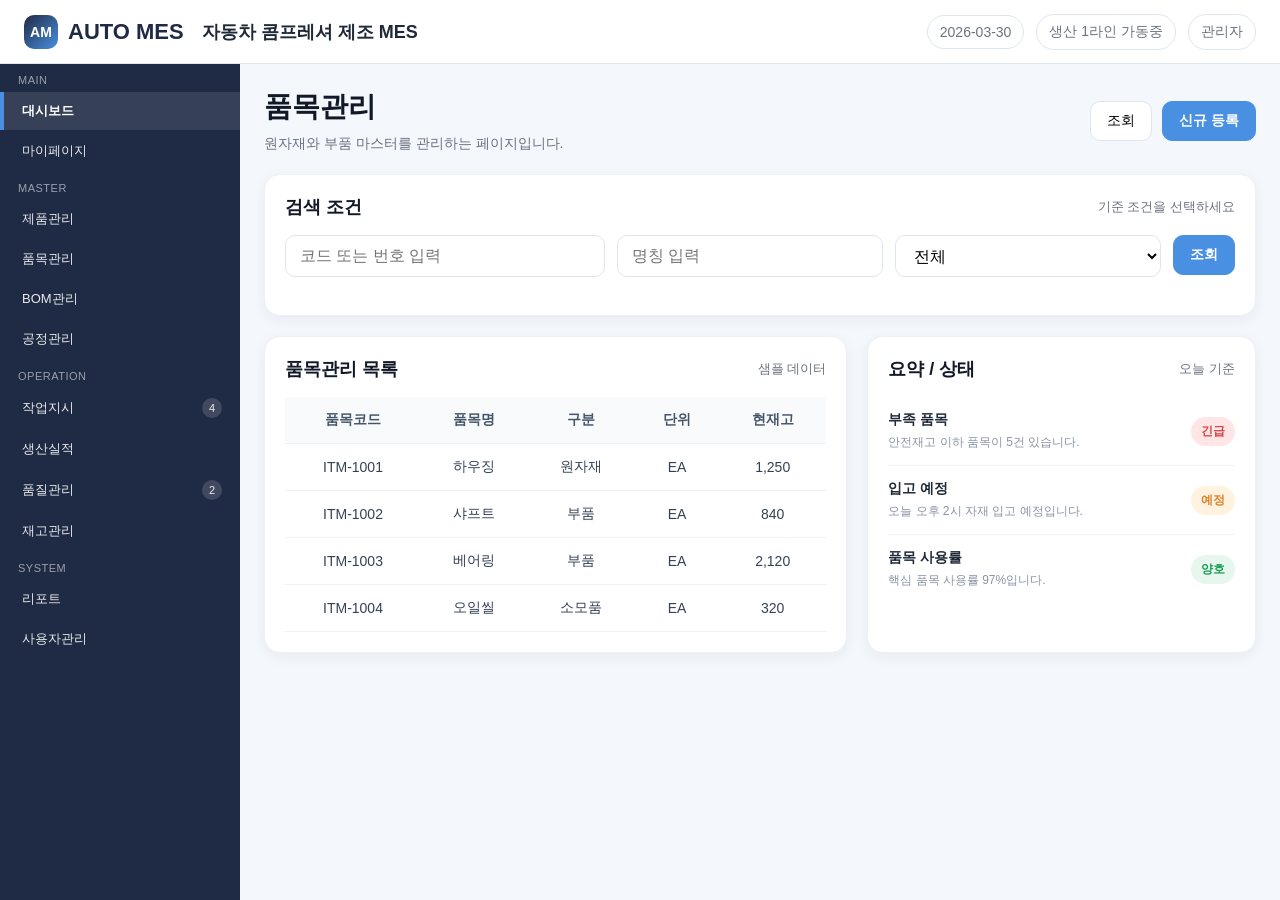
==== workspace_html/html/item.html @ d5f78509 "기본 html" ====
<!DOCTYPE html>
<html lang="ko">

<head>
    <meta charset="UTF-8" />
    <meta name="viewport" content="width=device-width, initial-scale=1.0" />
    <title>AUTO MES | 품목관리</title>
    <script src="../js/common.js" defer></script>
    <link rel="stylesheet" href="../css/common.css" />
    <link rel="stylesheet" href="../css/page.css" />
</head>

<body>
    <header class="header">
        <div class="header-left"><a href="./index.html" class="logo"><span class="logo-mark">AM</span><span>AUTO
                    MES</span></a>
            <div class="header-title">자동차 콤프레셔 제조 MES</div>
        </div>
        <div class="header-right">
            <div class="header-chip">2026-03-30</div>
            <div class="header-chip">생산 1라인 가동중</div>
            <div class="header-chip">관리자</div>
        </div>
        <button type="button" class="menu-toggle" id="menuToggle">☰</button>
    </header>
    <div class="layout">
        <aside class="snb" id="snb">
            <div class="snb-section">
                <div class="snb-title">MAIN</div>
                <ul class="snb-menu">
                    <li class="active"><a href="./index.html">대시보드</a></li>
                    <li><a href="./mypage.html">마이페이지</a></li>
                </ul>
            </div>

            <div class="snb-section">
                <div class="snb-title">MASTER</div>
                <ul class="snb-menu">
                    <li><a href="./product.html">제품관리</a></li>
                    <li><a href="./item.html">품목관리</a></li>
                    <li><a href="./bom.html">BOM관리</a></li>
                    <li><a href="./process.html">공정관리</a></li>
                </ul>
            </div>

            <div class="snb-section">
                <div class="snb-title">OPERATION</div>
                <ul class="snb-menu">
                    <li><a href="./workorder.html">작업지시 <span class="menu-badge">4</span></a></li>
                    <li><a href="./production.html">생산실적</a></li>
                    <li><a href="./quality.html">품질관리 <span class="menu-badge">2</span></a></li>
                    <li><a href="./stock.html">재고관리</a></li>
                </ul>
            </div>

            <div class="snb-section">
                <div class="snb-title">SYSTEM</div>
                <ul class="snb-menu">
                    <li><a href="./report.html">리포트</a></li>
                    <li><a href="./user.html">사용자관리</a></li>
                </ul>
            </div>
        </aside>

        <div class="snb-overlay" id="snbOverlay"></div>
        <main class="content">
            <div class="page-head">
                <div class="page-head-left">
                    <h1>품목관리</h1>
                    <p>원자재와 부품 마스터를 관리하는 페이지입니다.</p>
                </div>
                <div class="page-actions"><button class="btn" type="button">조회</button><button class="btn primary"
                        type="button">신규 등록</button></div>
            </div>
            <section class="card" style="margin-bottom:20px">
                <div class="section-title">
                    <h2>검색 조건</h2><span>기준 조건을 선택하세요</span>
                </div>
                <div class="search-row"><input class="input" type="text" placeholder="코드 또는 번호 입력" /><input
                        class="input" type="text" placeholder="명칭 입력" /><select class="select">
                        <option>전체</option>
                        <option>사용</option>
                        <option>미사용</option>
                    </select><button class="btn primary" type="button">조회</button></div>
            </section>
            <section class="panel-grid">
                <div class="card">
                    <div class="section-title">
                        <h2>품목관리 목록</h2><span>샘플 데이터</span>
                    </div>
                    <div class="table-wrap">
                        <table>
                            <thead>
                                <tr>
                                    <th>품목코드</th>
                                    <th>품목명</th>
                                    <th>구분</th>
                                    <th>단위</th>
                                    <th>현재고</th>
                                </tr>
                            </thead>
                            <tbody>
                                <tr>
                                    <td>ITM-1001</td>
                                    <td>하우징</td>
                                    <td>원자재</td>
                                    <td>EA</td>
                                    <td>1,250</td>
                                </tr>
                                <tr>
                                    <td>ITM-1002</td>
                                    <td>샤프트</td>
                                    <td>부품</td>
                                    <td>EA</td>
                                    <td>840</td>
                                </tr>
                                <tr>
                                    <td>ITM-1003</td>
                                    <td>베어링</td>
                                    <td>부품</td>
                                    <td>EA</td>
                                    <td>2,120</td>
                                </tr>
                                <tr>
                                    <td>ITM-1004</td>
                                    <td>오일씰</td>
                                    <td>소모품</td>
                                    <td>EA</td>
                                    <td>320</td>
                                </tr>
                            </tbody>
                        </table>
                    </div>
                </div>
                <div class="card">
                    <div class="section-title">
                        <h2>요약 / 상태</h2><span>오늘 기준</span>
                    </div>
                    <ul class="summary-list">
                        <li>
                            <div><strong>부족 품목</strong>
                                <p>안전재고 이하 품목이 5건 있습니다.</p>
                            </div><span class="badge danger">긴급</span>
                        </li>
                        <li>
                            <div><strong>입고 예정</strong>
                                <p>오늘 오후 2시 자재 입고 예정입니다.</p>
                            </div><span class="badge warn">예정</span>
                        </li>
                        <li>
                            <div><strong>품목 사용률</strong>
                                <p>핵심 품목 사용률 97%입니다.</p>
                            </div><span class="badge ok">양호</span>
                        </li>
                    </ul>
                </div>
            </section>
        </main>
    </div>
</body>

</html>
---- workspace_html/css/common.css ----
* {
  margin: 0;
  padding: 0;
  box-sizing: border-box;
}

:root {
  --header-h: 64px;
  --snb-w: 240px;
  --primary: #1f2a44;
  --primary-2: #2d3b5f;
  --point: #4a90e2;
  --bg: #f4f7fb;
  --card: #ffffff;
  --line: #dfe5ee;
  --text: #1f2937;
  --sub: #6b7280;
  --green: #1f9d55;
  --orange: #d9822b;
  --red: #d64545;
  --shadow: 0 4px 14px rgba(31, 42, 68, 0.06);
  --radius: 16px;
}

html,
body {
  height: 100%;
}

body {
  font-family: "Malgun Gothic", "맑은 고딕", sans-serif;
  background: var(--bg);
  color: var(--text);
  overflow: hidden;
}

a {
  text-decoration: none;
  color: inherit;
}

ul,
li {
  list-style: none;
}

button,
input,
select,
textarea {
  font: inherit;
}

button {
  cursor: pointer;
  border: 0;
  background: none;
}

table {
  width: 100%;
  border-collapse: collapse;
}

th,
td {
  padding: 14px 12px;
  border-bottom: 1px solid #eef2f7;
  text-align: center;
  font-size: 14px;
  white-space: nowrap;
}

th {
  background: #f8fafc;
  color: #475569;
  font-weight: 700;
}

td {
  color: #334155;
}

/* ===== Header ===== */
.header {
  position: fixed;
  top: 0;
  left: 0;
  right: 0;
  height: var(--header-h);
  background: #fff;
  border-bottom: 1px solid var(--line);
  display: flex;
  align-items: center;
  justify-content: space-between;
  padding: 0 24px;
  z-index: 1000;
}

.header-left {
  display: flex;
  align-items: center;
  gap: 18px;
  min-width: 0;
}

.logo {
  display: flex;
  align-items: center;
  gap: 10px;
  font-size: 22px;
  font-weight: 700;
  color: var(--primary);
  white-space: nowrap;
  flex-shrink: 0;
}

.logo-mark {
  width: 34px;
  height: 34px;
  border-radius: 10px;
  background: linear-gradient(135deg, var(--primary), var(--point));
  display: flex;
  align-items: center;
  justify-content: center;
  color: #fff;
  font-size: 14px;
  font-weight: 700;
}

.header-title {
  font-size: 18px;
  font-weight: 700;
  color: #1f2937;
  white-space: nowrap;
  overflow: hidden;
  text-overflow: ellipsis;
}

.header-right {
  display: flex;
  align-items: center;
  gap: 12px;
  color: var(--sub);
  font-size: 14px;
  flex-wrap: wrap;
  justify-content: flex-end;
}

.header-chip {
  padding: 8px 12px;
  border: 1px solid var(--line);
  border-radius: 999px;
  background: #fff;
  white-space: nowrap;
}

/* ===== Layout ===== */
.layout {
  display: flex;
  min-height: 100vh;
  padding-top: var(--header-h);
}

.snb {
  position: fixed;
  top: var(--header-h);
  left: 0;
  width: var(--snb-w);
  height: calc(100vh - var(--header-h));
  background: var(--primary);
  color: #fff;
  overflow: hidden;
  padding: 10px 0;
}

.content {
  flex: 1;
  margin-left: var(--snb-w);
  height: calc(100vh - var(--header-h));
  overflow-y: auto;
  padding: 24px;
  min-width: 0;
}

/* ===== Hamburger ===== */
.menu-toggle {
  display: none;
  width: 40px;
  height: 40px;
  border: 1px solid var(--line);
  border-radius: 10px;
  background: #fff;
  color: var(--primary);
  font-size: 22px;
  font-weight: 700;
  flex-shrink: 0;
  align-items: center;
  justify-content: center;
}

.snb-overlay {
  display: none;
}

/* ===== SNB ===== */
.snb-section {
  margin-bottom: 12px;
}

.snb-title {
  font-size: 11px;
  color: rgba(255, 255, 255, 0.55);
  padding: 0 18px;
  margin-bottom: 6px;
  letter-spacing: 0.5px;
}

.snb-menu {
  display: grid;
  gap: 2px;
}

.snb-menu li a {
  display: flex;
  align-items: center;
  justify-content: space-between;
  gap: 10px;
  padding: 10px 18px;
  font-size: 13px;
  color: rgba(255, 255, 255, 0.9);
  border-left: 4px solid transparent;
  transition: 0.2s;
}

.snb-menu li a:hover {
  background: rgba(255, 255, 255, 0.08);
}

.snb-menu li.active a {
  background: rgba(255, 255, 255, 0.1);
  border-left-color: var(--point);
  color: #fff;
  font-weight: 700;
}

.menu-badge {
  min-width: 20px;
  height: 20px;
  padding: 0 6px;
  border-radius: 999px;
  background: rgba(255, 255, 255, 0.15);
  display: inline-flex;
  align-items: center;
  justify-content: center;
  font-size: 11px;
  flex-shrink: 0;
}

/* ===== Page ===== */
.page-head {
  display: flex;
  align-items: center;
  justify-content: space-between;
  margin-bottom: 20px;
  gap: 16px;
  flex-wrap: wrap;
}

.page-head-left h1 {
  font-size: 28px;
  margin-bottom: 6px;
  color: #111827;
}

.page-head-left p {
  font-size: 14px;
  color: var(--sub);
  line-height: 1.6;
}

.page-actions {
  display: flex;
  gap: 10px;
  flex-wrap: wrap;
}

/* ===== Button ===== */
.btn {
  height: 40px;
  padding: 0 16px;
  border: 1px solid var(--line);
  border-radius: 10px;
  background: #fff;
  font-size: 14px;
  white-space: nowrap;
}

.btn.primary {
  background: var(--point);
  border-color: var(--point);
  color: #fff;
  font-weight: 700;
}

/* ===== Card ===== */
.card {
  background: var(--card);
  border: 1px solid #edf1f6;
  border-radius: var(--radius);
  padding: 20px;
  box-shadow: var(--shadow);
  min-width: 0;
}

.card-label {
  font-size: 13px;
  color: var(--sub);
  margin-bottom: 10px;
}

.card-value {
  font-size: 30px;
  font-weight: 800;
  color: var(--primary);
  margin-bottom: 8px;
}

.card-meta {
  font-size: 13px;
  color: #8a94a6;
  line-height: 1.5;
}

.section-title {
  display: flex;
  justify-content: space-between;
  align-items: center;
  margin-bottom: 16px;
  gap: 12px;
  flex-wrap: wrap;
}

.section-title h2 {
  font-size: 18px;
  color: #111827;
}

.section-title span {
  font-size: 13px;
  color: var(--sub);
}

/* ===== Grid ===== */
.top-cards {
  display: grid;
  grid-template-columns: repeat(4, minmax(0, 1fr));
  gap: 16px;
  margin-bottom: 20px;
}

.grid-2 {
  display: grid;
  grid-template-columns: minmax(0, 2fr) minmax(280px, 1fr);
  gap: 20px;
  margin-bottom: 20px;
}

.grid-bottom {
  display: grid;
  grid-template-columns: minmax(0, 1.4fr) minmax(280px, 1fr);
  gap: 20px;
}

/* ===== Chart ===== */
.chart-box {
  height: 300px;
  display: flex;
  align-items: flex-end;
  gap: 14px;
  padding-top: 16px;
  border-top: 1px solid #eef2f7;
  overflow-x: auto;
}

.bar-item {
  flex: 1 0 56px;
  text-align: center;
  min-width: 56px;
}

.bar {
  width: 100%;
  border-radius: 10px 10px 0 0;
  background: linear-gradient(to top, var(--point), #8bc0ff);
  margin-bottom: 8px;
  min-height: 20px;
}

.bar-item strong {
  display: block;
  font-size: 12px;
  color: #475569;
  margin-bottom: 6px;
  white-space: nowrap;
}

.bar-item p {
  font-size: 12px;
  color: #64748b;
  white-space: nowrap;
}

/* ===== List ===== */
.status-list li,
.notice-list li,
.summary-list li {
  display: flex;
  align-items: center;
  justify-content: space-between;
  gap: 12px;
  padding: 14px 0;
  border-bottom: 1px solid #eef2f7;
  font-size: 14px;
}

.status-list li:last-child,
.notice-list li:last-child,
.summary-list li:last-child {
  border-bottom: 0;
}

.badge {
  padding: 6px 10px;
  border-radius: 999px;
  font-size: 12px;
  font-weight: 700;
  white-space: nowrap;
}

.ok {
  background: #e7f7ee;
  color: var(--green);
}

.warn {
  background: #fff2df;
  color: var(--orange);
}

.danger {
  background: #ffe5e5;
  color: var(--red);
}

.notice-list li div,
.summary-list li div {
  flex: 1;
  min-width: 0;
}

.notice-list strong,
.summary-list strong {
  display: block;
  margin-bottom: 4px;
  font-size: 14px;
  color: #1f2937;
}

.notice-list p,
.summary-list p {
  font-size: 12px;
  color: #8a94a6;
  line-height: 1.5;
}

/* ===== Progress ===== */
.progress-wrap {
  width: 100%;
  max-width: 120px;
  margin: 0 auto 6px;
  height: 8px;
  background: #e9eef5;
  border-radius: 999px;
  overflow: hidden;
}

.progress-bar {
  height: 100%;
  background: var(--point);
}

/* ===== Form ===== */
.form-grid {
  display: grid;
  grid-template-columns: repeat(2, minmax(0, 1fr));
  gap: 16px;
}

.form-group label {
  display: block;
  font-size: 13px;
  color: #475569;
  margin-bottom: 8px;
  font-weight: 700;
}

.input,
.select,
.textarea {
  width: 100%;
  height: 42px;
  border: 1px solid var(--line);
  border-radius: 10px;
  padding: 0 14px;
  background: #fff;
}

.textarea {
  min-height: 120px;
  height: auto;
  padding: 14px;
  resize: vertical;
}

.search-row {
  display: grid;
  grid-template-columns: minmax(0, 1.2fr) minmax(0, 1fr) minmax(0, 1fr) auto;
  gap: 12px;
  margin-bottom: 18px;
}

.table-wrap {
  overflow: auto;
  -webkit-overflow-scrolling: touch;
}

/* ===== Utility Grid ===== */
.kpi-grid {
  display: grid;
  grid-template-columns: repeat(3, minmax(0, 1fr));
  gap: 16px;
  margin-bottom: 20px;
}

.two-col {
  display: grid;
  grid-template-columns: repeat(2, minmax(0, 1fr));
  gap: 20px;
}

.three-col {
  display: grid;
  grid-template-columns: repeat(3, minmax(0, 1fr));
  gap: 20px;
}

.helper {
  font-size: 12px;
  color: var(--sub);
}

.empty-state {
  padding: 40px 20px;
  text-align: center;
  color: var(--sub);
}

/* ===== Auth ===== */
.auth-body {
  min-height: 100vh;
  background: linear-gradient(135deg, #eef4ff 0%, #f4f7fb 50%, #edf6ff 100%);
  display: flex;
  align-items: center;
  justify-content: center;
  padding: 40px 20px;
  overflow: auto;
}

.auth-wrap {
  width: 100%;
  max-width: 1100px;
  display: grid;
  grid-template-columns: 1.1fr 520px;
  gap: 28px;
  align-items: stretch;
}

.auth-visual {
  background: linear-gradient(135deg, var(--primary), var(--point));
  border-radius: 26px;
  color: #fff;
  padding: 40px;
  box-shadow: var(--shadow);
  display: flex;
  flex-direction: column;
  justify-content: space-between;
  min-height: 620px;
}

.auth-visual h1 {
  font-size: 42px;
  line-height: 1.25;
  margin-bottom: 16px;
}

.auth-visual p {
  font-size: 16px;
  line-height: 1.7;
  color: rgba(255, 255, 255, 0.88);
}

.auth-bullets {
  display: grid;
  gap: 14px;
  margin-top: 24px;
}

.auth-bullets li {
  padding: 14px 16px;
  background: rgba(255, 255, 255, 0.12);
  border: 1px solid rgba(255, 255, 255, 0.18);
  border-radius: 16px;
}

.auth-card {
  background: #fff;
  border-radius: 26px;
  padding: 34px;
  box-shadow: var(--shadow);
  border: 1px solid #edf1f6;
}

.auth-title {
  margin-bottom: 24px;
}

.auth-title h2 {
  font-size: 28px;
  margin-bottom: 8px;
}

.auth-title p {
  font-size: 14px;
  color: var(--sub);
}

.auth-form {
  display: grid;
  gap: 16px;
}

.auth-row {
  display: grid;
  gap: 8px;
}

.auth-row label {
  font-size: 13px;
  font-weight: 700;
  color: #475569;
}

.auth-input {
  width: 100%;
  height: 48px;
  border: 1px solid var(--line);
  border-radius: 12px;
  padding: 0 14px;
}

.auth-links {
  display: flex;
  justify-content: space-between;
  gap: 12px;
  flex-wrap: wrap;
  font-size: 13px;
  color: var(--sub);
}

.auth-btn {
  width: 100%;
  height: 50px;
  border-radius: 12px;
  background: var(--point);
  color: #fff;
  font-weight: 700;
  font-size: 15px;
}

.auth-subbtn {
  width: 100%;
  height: 50px;
  border-radius: 12px;
  border: 1px solid var(--line);
  background: #fff;
  font-weight: 700;
  font-size: 15px;
}

.auth-bottom {
  text-align: center;
  font-size: 14px;
  color: var(--sub);
}

.auth-bottom a {
  color: var(--point);
  font-weight: 700;
}

.checkbox-row {
  display: flex;
  align-items: center;
  gap: 8px;
  font-size: 13px;
  color: #475569;
}

/* ===== Responsive ===== */
@media (max-width: 1200px) {
  .top-cards {
    grid-template-columns: repeat(2, minmax(0, 1fr));
  }

  .grid-2,
  .grid-bottom,
  .two-col,
  .three-col,
  .kpi-grid,
  .panel-grid,
  .info-grid,
  .metric-small {
    grid-template-columns: 1fr !important;
  }

  .form-grid {
    grid-template-columns: 1fr;
  }
}

@media (max-width: 1024px) {
  body {
    overflow: auto;
  }

  .menu-toggle {
    display: inline-flex;
    align-items: center;
    justify-content: center;
  }

  .layout {
    display: block;
    padding-top: var(--header-h);
  }

  .snb {
    position: fixed;
    top: var(--header-h);
    left: -260px;
    width: 240px;
    height: calc(100vh - var(--header-h));
    padding: 10px 0;
    overflow: hidden;
    z-index: 1100;
    transition: left 0.3s ease;
  }

  .snb.open {
    left: 0;
  }

  .snb-overlay {
    display: block;
    position: fixed;
    top: var(--header-h);
    left: 0;
    width: 100%;
    height: calc(100vh - var(--header-h));
    background: rgba(0, 0, 0, 0.35);
    opacity: 0;
    visibility: hidden;
    transition: 0.3s ease;
    z-index: 1050;
  }

  .snb-overlay.show {
    opacity: 1;
    visibility: visible;
  }

  .content {
    margin-left: 0;
    height: calc(100vh - var(--header-h));
    overflow-y: auto;
    padding: 20px 16px;
  }

  .top-cards {
    grid-template-columns: repeat(2, minmax(0, 1fr));
  }

  .grid-2,
  .grid-bottom,
  .two-col,
  .three-col,
  .kpi-grid,
  .panel-grid,
  .info-grid,
  .metric-small {
    grid-template-columns: 1fr !important;
  }

  .search-row {
    grid-template-columns: 1fr 1fr;
  }

  .search-row .btn,
  .search-row button {
    grid-column: span 2;
  }

  .auth-wrap {
    grid-template-columns: 1fr;
    max-width: 720px;
  }

  .auth-visual {
    min-height: auto;
  }
}

@media (max-width: 768px) {
  .header {
    padding: 0 16px;
  }

  .header-title,
  .header-right {
    display: none;
  }

  .content {
    padding: 16px;
  }

  .top-cards {
    grid-template-columns: 1fr;
  }

  .page-head {
    align-items: flex-start;
  }

  .page-actions {
    width: 100%;
  }

  .page-actions .btn {
    flex: 1;
  }

  .search-row {
    grid-template-columns: 1fr;
  }

  .search-row .btn,
  .search-row button {
    grid-column: auto;
    width: 100%;
  }

  .auth-wrap {
    gap: 18px;
  }

  .auth-card,
  .auth-visual {
    padding: 24px;
    border-radius: 20px;
  }

  .auth-visual h1 {
    font-size: 30px;
  }

  .auth-title h2 {
    font-size: 24px;
  }
}

@media (max-width: 480px) {
  .btn {
    height: 38px;
    padding: 0 12px;
    font-size: 13px;
  }

  .page-head-left h1 {
    font-size: 22px;
  }

  .page-head-left p {
    font-size: 13px;
  }

  .card-label,
  .card-meta,
  .section-title span {
    font-size: 12px;
  }

  .card-value {
    font-size: 22px;
  }

  .auth-input,
  .auth-btn,
  .auth-subbtn {
    height: 46px;
  }
}
---- workspace_html/css/page.css ----
.metric-small {
    display: grid;
    grid-template-columns: repeat(4, 1fr);
    gap: 16px;
    margin-bottom: 20px
}

.hero-banner {
    background: linear-gradient(135deg, #20314f, #4a90e2);
    color: #fff;
    border-radius: 20px;
    padding: 24px 26px;
    margin-bottom: 20px;
    display: flex;
    justify-content: space-between;
    align-items: center;
    gap: 16px;
    flex-wrap: wrap
}

.hero-banner h2 {
    font-size: 26px;
    margin-bottom: 8px
}

.hero-banner p {
    color: rgba(255, 255, 255, .88)
}

.pill-row {
    display: flex;
    gap: 10px;
    flex-wrap: wrap
}

.pill {
    padding: 8px 12px;
    border-radius: 999px;
    background: rgba(255, 255, 255, .12);
    border: 1px solid rgba(255, 255, 255, .18);
    font-size: 13px
}

.link-list {
    display: grid;
    gap: 10px
}

.link-item {
    display: flex;
    align-items: center;
    justify-content: space-between;
    padding: 14px 16px;
    border: 1px solid #eef2f7;
    border-radius: 14px;
    background: #fff
}

.panel-grid {
    display: grid;
    grid-template-columns: 1.2fr .8fr;
    gap: 20px
}

.calendar-box {
    padding: 14px;
    border: 1px solid #eef2f7;
    border-radius: 14px;
    background: #fbfdff
}

.calendar-grid {
    display: grid;
    grid-template-columns: repeat(7, 1fr);
    gap: 8px;
    margin-top: 12px
}

.calendar-grid div {
    padding: 12px 0;
    text-align: center;
    border-radius: 10px;
    background: #fff;
    border: 1px solid #eef2f7;
    font-size: 13px
}

.calendar-grid .today {
    background: #eaf3ff;
    border-color: #cfe0ff;
    font-weight: 700;
    color: #2459a8
}

.info-grid {
    display: grid;
    grid-template-columns: repeat(2, 1fr);
    gap: 16px
}

@media (max-width:1200px) {

    .metric-small,
    .panel-grid,
    .info-grid {
        grid-template-columns: 1fr
    }
}
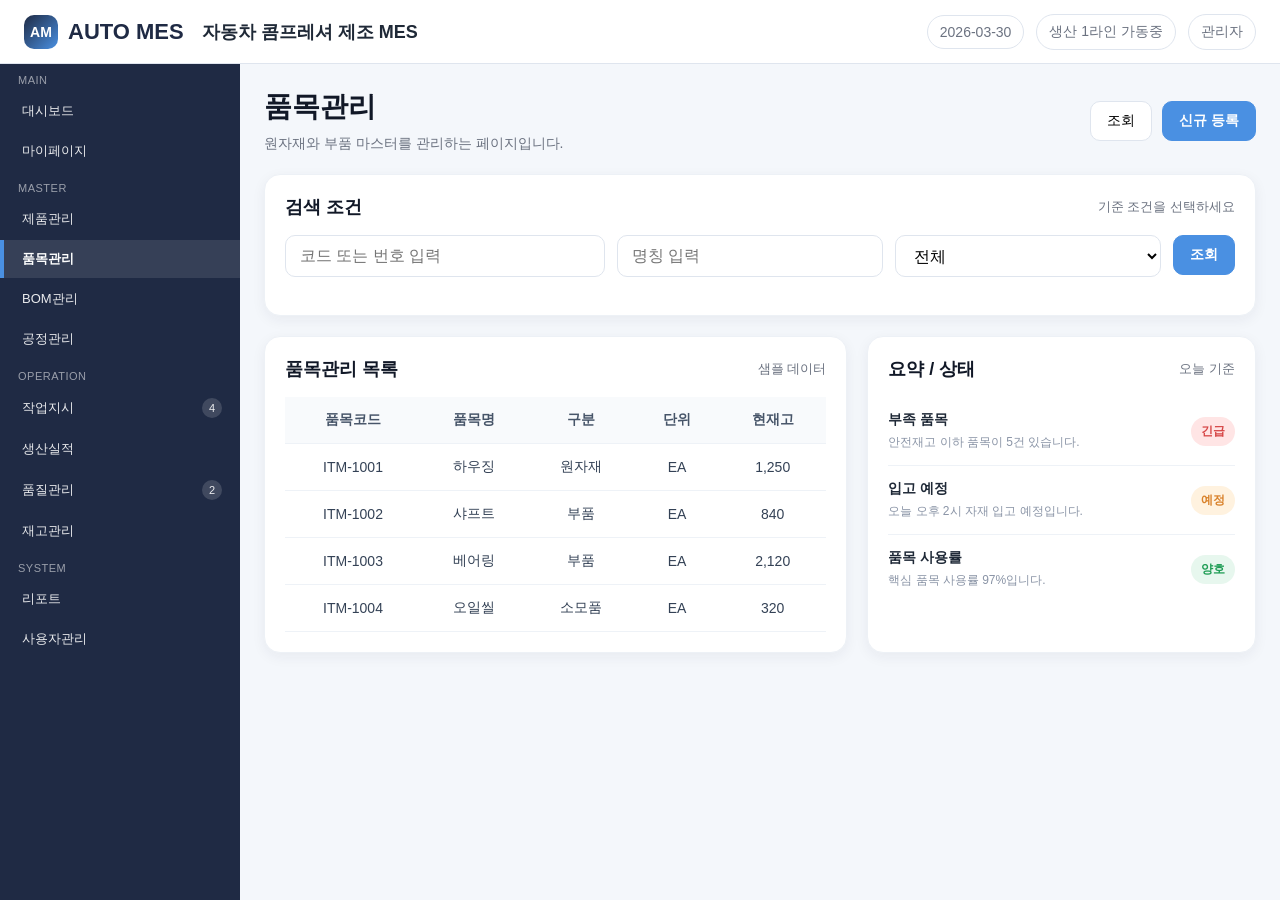
==== commit ce82fc05: "html 변경점" ====
--- a/workspace_html/html/item.html
+++ b/workspace_html/html/item.html
@@ -28,7 +28,7 @@
             <div class="snb-section">
                 <div class="snb-title">MAIN</div>
                 <ul class="snb-menu">
-                    <li class="active"><a href="./index.html">대시보드</a></li>
+                    <li><a href="./index.html">대시보드</a></li>
                     <li><a href="./mypage.html">마이페이지</a></li>
                 </ul>
             </div>
@@ -37,7 +37,7 @@
                 <div class="snb-title">MASTER</div>
                 <ul class="snb-menu">
                     <li><a href="./product.html">제품관리</a></li>
-                    <li><a href="./item.html">품목관리</a></li>
+                    <li class="active"><a href="./item.html">품목관리</a></li>
                     <li><a href="./bom.html">BOM관리</a></li>
                     <li><a href="./process.html">공정관리</a></li>
                 </ul>
